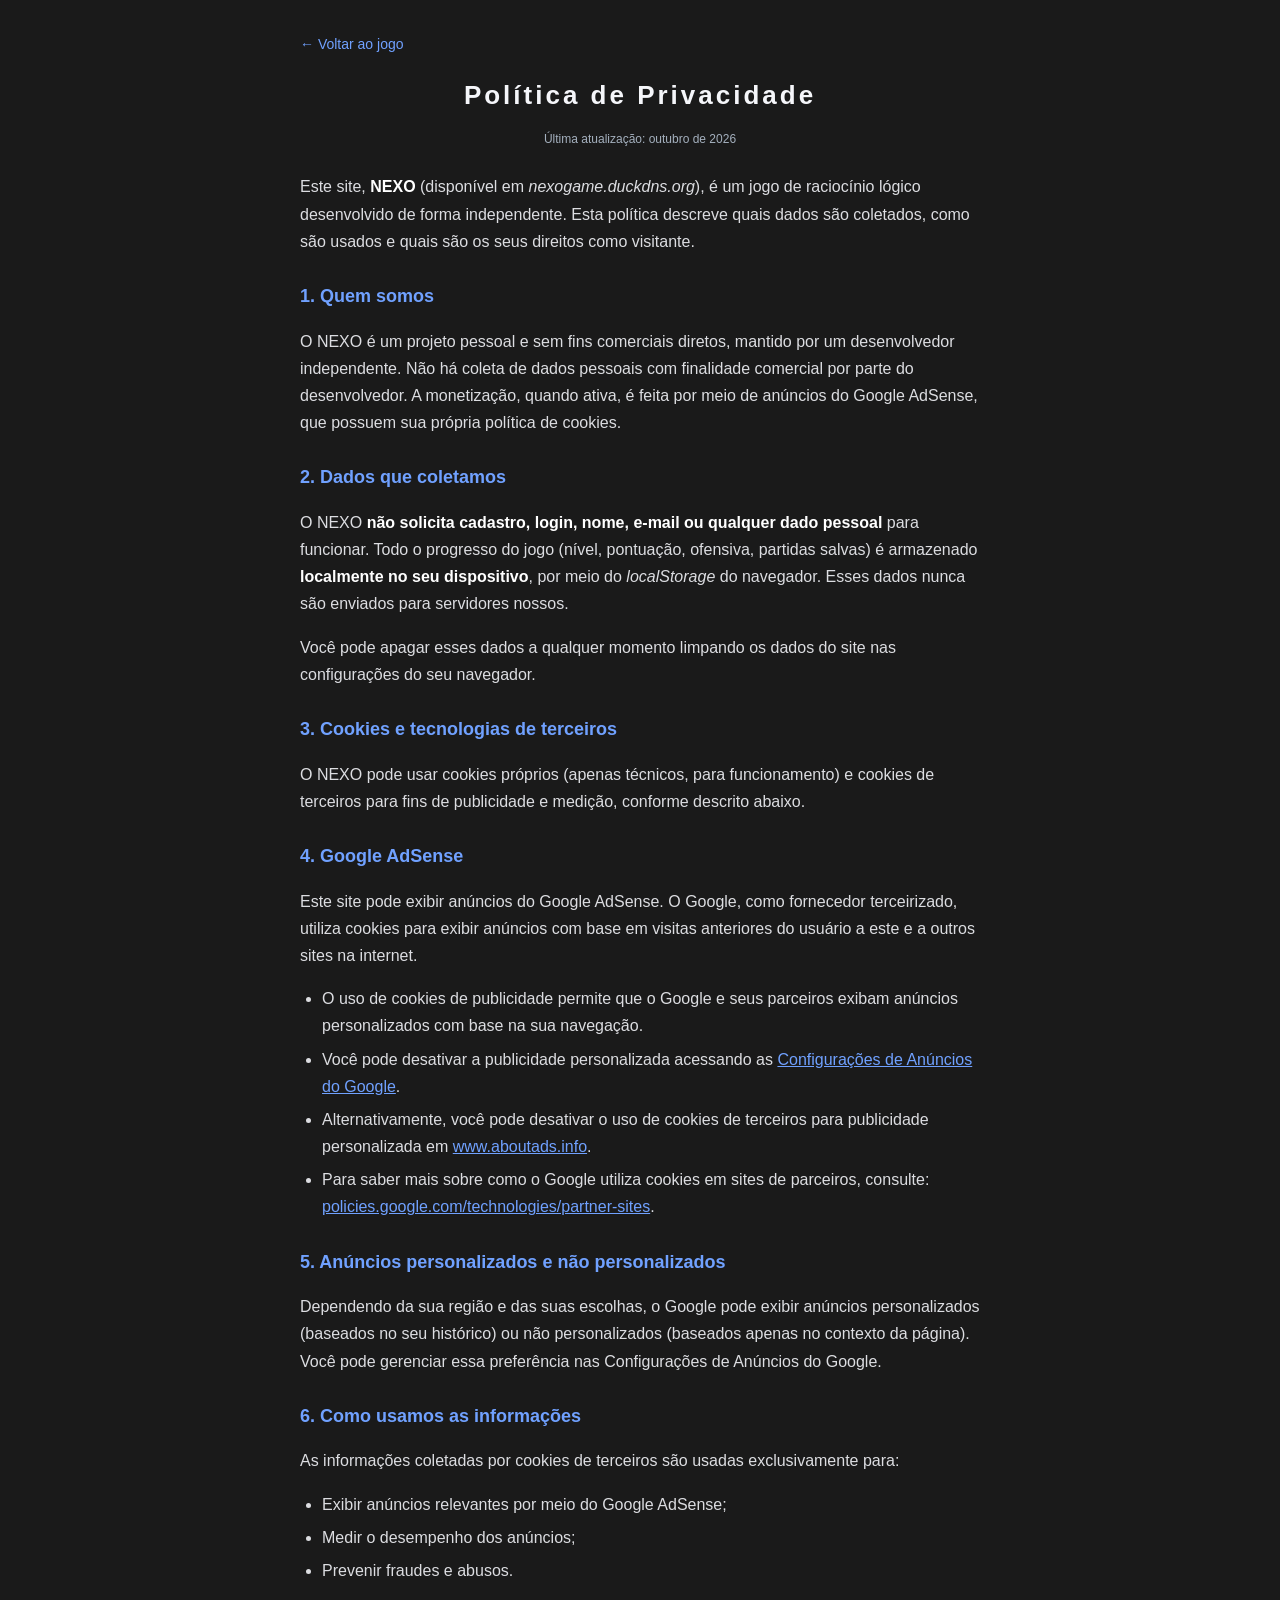
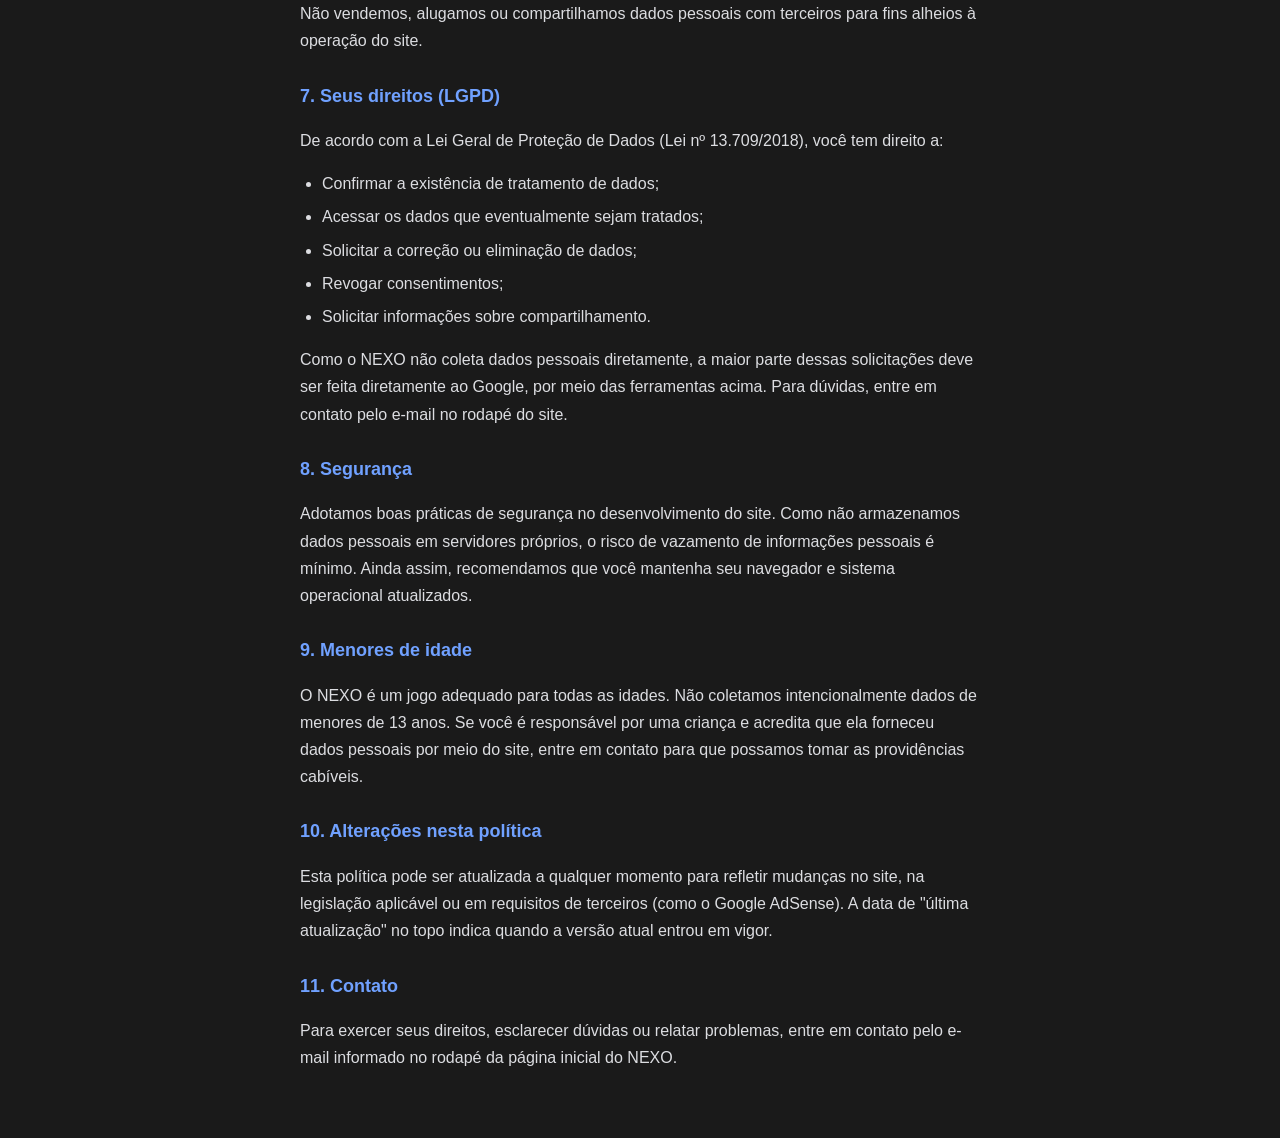
==== privacidade.html @ cd45d713 "Rename sobre.html to privacidade.html" ====
<!DOCTYPE html>
<html lang="pt-BR">
<head>
  <meta charset="UTF-8">
  <meta name="viewport" content="width=device-width, initial-scale=1.0">
  <meta name="theme-color" content="#1a1a1a">
  <meta name="description" content="Política de Privacidade do NEXO — jogo de raciocínio lógico.">
  <link rel="icon" href="icon.svg" type="image/svg+xml">
  <link rel="stylesheet" href="style.css">
  <title>Política de Privacidade · NEXO</title>
</head>
<body>
  <main class="pagina-estatica">
    <a class="voltar" href="index.html">← Voltar ao jogo</a>
    <h1>Política de Privacidade</h1>
    <p class="atualizado">Última atualização: outubro de 2026</p>

    <p>Este site, <strong>NEXO</strong> (disponível em <em>nexogame.duckdns.org</em>), é um jogo de raciocínio lógico desenvolvido de forma independente. Esta política descreve quais dados são coletados, como são usados e quais são os seus direitos como visitante.</p>

    <h2>1. Quem somos</h2>
    <p>O NEXO é um projeto pessoal e sem fins comerciais diretos, mantido por um desenvolvedor independente. Não há coleta de dados pessoais com finalidade comercial por parte do desenvolvedor. A monetização, quando ativa, é feita por meio de anúncios do Google AdSense, que possuem sua própria política de cookies.</p>

    <h2>2. Dados que coletamos</h2>
    <p>O NEXO <strong>não solicita cadastro, login, nome, e-mail ou qualquer dado pessoal</strong> para funcionar. Todo o progresso do jogo (nível, pontuação, ofensiva, partidas salvas) é armazenado <strong>localmente no seu dispositivo</strong>, por meio do <em>localStorage</em> do navegador. Esses dados nunca são enviados para servidores nossos.</p>
    <p>Você pode apagar esses dados a qualquer momento limpando os dados do site nas configurações do seu navegador.</p>

    <h2>3. Cookies e tecnologias de terceiros</h2>
    <p>O NEXO pode usar cookies próprios (apenas técnicos, para funcionamento) e cookies de terceiros para fins de publicidade e medição, conforme descrito abaixo.</p>

    <h2>4. Google AdSense</h2>
    <p>Este site pode exibir anúncios do Google AdSense. O Google, como fornecedor terceirizado, utiliza cookies para exibir anúncios com base em visitas anteriores do usuário a este e a outros sites na internet.</p>
    <ul>
      <li>O uso de cookies de publicidade permite que o Google e seus parceiros exibam anúncios personalizados com base na sua navegação.</li>
      <li>Você pode desativar a publicidade personalizada acessando as <a href="https://adssettings.google.com" target="_blank" rel="noopener">Configurações de Anúncios do Google</a>.</li>
      <li>Alternativamente, você pode desativar o uso de cookies de terceiros para publicidade personalizada em <a href="https://www.aboutads.info/choices/" target="_blank" rel="noopener">www.aboutads.info</a>.</li>
      <li>Para saber mais sobre como o Google utiliza cookies em sites de parceiros, consulte: <a href="https://policies.google.com/technologies/partner-sites?hl=pt-BR" target="_blank" rel="noopener">policies.google.com/technologies/partner-sites</a>.</li>
    </ul>

    <h2>5. Anúncios personalizados e não personalizados</h2>
    <p>Dependendo da sua região e das suas escolhas, o Google pode exibir anúncios personalizados (baseados no seu histórico) ou não personalizados (baseados apenas no contexto da página). Você pode gerenciar essa preferência nas Configurações de Anúncios do Google.</p>

    <h2>6. Como usamos as informações</h2>
    <p>As informações coletadas por cookies de terceiros são usadas exclusivamente para:</p>
    <ul>
      <li>Exibir anúncios relevantes por meio do Google AdSense;</li>
      <li>Medir o desempenho dos anúncios;</li>
      <li>Prevenir fraudes e abusos.</li>
    </ul>
    <p>Não vendemos, alugamos ou compartilhamos dados pessoais com terceiros para fins alheios à operação do site.</p>

    <h2>7. Seus direitos (LGPD)</h2>
    <p>De acordo com a Lei Geral de Proteção de Dados (Lei nº 13.709/2018), você tem direito a:</p>
    <ul>
      <li>Confirmar a existência de tratamento de dados;</li>
      <li>Acessar os dados que eventualmente sejam tratados;</li>
      <li>Solicitar a correção ou eliminação de dados;</li>
      <li>Revogar consentimentos;</li>
      <li>Solicitar informações sobre compartilhamento.</li>
    </ul>
    <p>Como o NEXO não coleta dados pessoais diretamente, a maior parte dessas solicitações deve ser feita diretamente ao Google, por meio das ferramentas acima. Para dúvidas, entre em contato pelo e-mail no rodapé do site.</p>

    <h2>8. Segurança</h2>
    <p>Adotamos boas práticas de segurança no desenvolvimento do site. Como não armazenamos dados pessoais em servidores próprios, o risco de vazamento de informações pessoais é mínimo. Ainda assim, recomendamos que você mantenha seu navegador e sistema operacional atualizados.</p>

    <h2>9. Menores de idade</h2>
    <p>O NEXO é um jogo adequado para todas as idades. Não coletamos intencionalmente dados de menores de 13 anos. Se você é responsável por uma criança e acredita que ela forneceu dados pessoais por meio do site, entre em contato para que possamos tomar as providências cabíveis.</p>

    <h2>10. Alterações nesta política</h2>
    <p>Esta política pode ser atualizada a qualquer momento para refletir mudanças no site, na legislação aplicável ou em requisitos de terceiros (como o Google AdSense). A data de "última atualização" no topo indica quando a versão atual entrou em vigor.</p>

    <h2>11. Contato</h2>
    <p>Para exercer seus direitos, esclarecer dúvidas ou relatar problemas, entre em contato pelo e-mail informado no rodapé da página inicial do NEXO.</p>
  </main>
</body>
</html>
---- style.css ----
:root { color-scheme: dark; --fundo: #1a1a1a; --painel: #2f3542; --texto: #f5f6fa; --azul: #70a1ff; --verde: #2ed573; --borda: #747d8c; }
* { box-sizing: border-box; }
body { font-family: 'Segoe UI', Tahoma, Geneva, Verdana, sans-serif; background: var(--fundo); color: var(--texto); text-align: center; margin: 0; padding: 20px; min-height: 100vh; }
header h1 { letter-spacing: 5px; font-size: 36px; margin: 4px 0 5px; }
header p { margin: 10px 0 18px; font-size: 18px; }
.painel-status { display: flex; justify-content: center; gap: 12px; flex-wrap: wrap; margin-bottom: 25px; }
.status-item { background: var(--painel); border-radius: 10px; padding: 10px 20px; min-width: 90px; display: flex; flex-direction: column; gap: 5px; }
.status-item span { font-size: 12px; color: #ced6e0; }
.status-item strong { font-size: 20px; }
.instrucoes { max-width: 600px; margin: 0 auto 20px; }
.instrucoes h2 { margin-bottom: 8px; }
.instrucoes p { color: #dcdde1; line-height: 1.5; }
#regras { font-weight: bold; color: var(--azul); }
#progresso, .estado-salvamento { font-size: 13px; }
.estado-salvamento { color: #a4b0be !important; }

/* --- Tabuleiro --- */
.tabuleiro { position: relative; width: min(320px, 100%); height: 220px; margin: 25px auto 10px; }
.circulo {
  width: min(200px, 62vw); height: min(200px, 62vw); max-width: 200px; max-height: 200px;
  border-radius: 50%; position: absolute;
  display: flex; flex-wrap: wrap; align-items: center; justify-content: center; align-content: center;
  gap: 5px; padding: 55px 8px 10px; overflow-y: auto; overflow-x: hidden;
  font-weight: bold; mix-blend-mode: screen;
}
.circulo-a { background: rgba(255,71,87,.7); left: 0; top: 0; z-index: 1; }
.circulo-b { background: rgba(30,144,255,.7); right: 0; top: 0; z-index: 2; }
.rotulo-regra { position: absolute; top: 25px; font-size: 12px; opacity: .95; pointer-events: none; max-width: 100px; color: white; }
.intersecao {
  width: 90px; height: 180px; left: 50%; top: 10px; transform: translateX(-50%); z-index: 5;
  background: transparent; border-radius: 50%;
  display: flex; flex-wrap: wrap; align-items: flex-start; justify-content: center; align-content: flex-start;
  gap: 4px; padding: 20px 4px 8px; overflow-y: auto; overflow-x: hidden;
}
.intersecao.hover-ativo { background: rgba(255,255,255,.2); transform: translateX(-50%) scale(1.03); }

/* --- Chip numérico nas zonas --- */
.chip-palavra {
  display: inline-flex; align-items: center; justify-content: center;
  min-width: 32px; height: 32px; padding: 0 6px;
  border-radius: 16px;
  background: rgba(255,255,255,.95); color: #1a1a1a;
  font-size: 13px; font-weight: 700;
  box-shadow: 0 2px 4px rgba(0,0,0,.35);
  pointer-events: none;
}

/* --- Banco de palavras --- */
.area-banco { max-width: 700px; margin: 30px auto; }
.area-banco h3 { margin-bottom: 8px; }
.dica-toque { font-size: 12px; color: #a4b0be; margin: 0 0 15px; }
.banco-palavras { display: flex; flex-wrap: wrap; justify-content: center; align-items: center; gap: 10px; min-height: 65px; }
.palavra {
  display: inline-flex; align-items: center; gap: 8px;
  background: var(--painel); color: white;
  padding: 10px 14px 10px 10px;
  border: 1px solid transparent; border-radius: 8px;
  font-size: 14px; font-weight: bold; text-align: left;
  cursor: grab; user-select: none; touch-action: manipulation;
  box-shadow: 0 4px 6px rgba(0,0,0,.3);
  transition: background-color .15s, opacity .15s, transform .1s;
}
.palavra:focus-visible, .botao:focus-visible { outline: 3px solid var(--azul); outline-offset: 3px; }
.palavra:active { cursor: grabbing; }
.palavra .numero-palavra {
  display: inline-flex; align-items: center; justify-content: center;
  min-width: 24px; height: 24px; padding: 0 4px;
  border-radius: 12px;
  background: rgba(255,255,255,.15); color: #fff;
  font-size: 12px; font-weight: 700;
}
.palavra .texto-palavra { line-height: 1.2; }
.palavra.selecionada { outline: 3px solid #ffa502; outline-offset: 2px; background: #3b4252; }
.palavra.colocada {
  background: rgba(46, 213, 115, 0.18);
  border-color: rgba(46, 213, 115, 0.6);
  color: #b6ffd0;
  cursor: default;
  padding: 6px 10px;
  font-size: 12px;
  opacity: .85;
  box-shadow: none;
}
.palavra.colocada .numero-palavra { background: rgba(46,213,115,.35); color: #071a0e; }
.check-palavra { color: var(--verde); font-weight: 700; margin-left: 4px; }

/* --- Zona "nenhuma" --- */
.zona-nenhuma {
  position: relative; width: min(320px, 100%); min-height: 85px; margin: 10px auto 25px; padding: 12px;
  background: #262b35; border: 2px dashed var(--borda); border-radius: 12px;
  display: flex; flex-wrap: wrap; align-content: flex-start; align-items: center; justify-content: center;
  gap: 6px; color: #dfe4ea; font-size: 13px; font-weight: bold;
}
.rotulo-nenhuma { flex-basis: 100%; }
.zona-nenhuma.hover-ativo { background: #343c4a; border-color: var(--azul); }
.zona-nenhuma .chip-palavra { background: #e8f0ff; }

/* --- Mensagens e botões --- */
.mensagem-final { max-width: 500px; margin: 25px auto; padding: 20px; background: var(--painel); border: 1px solid #485160; border-radius: 12px; }
.mensagem-final h2 { margin-top: 0; }
.mensagem-final p { line-height: 1.6; }
.mensagem-final[hidden] { display: none; }
.acoes-final { display: flex; flex-wrap: wrap; justify-content: center; gap: 10px; margin-top: 16px; }
.botao { border: 0; border-radius: 9px; padding: 12px 18px; font-size: 14px; font-weight: 700; cursor: pointer; color: #111; background: var(--verde); }
.botao:hover { filter: brightness(1.07); }
.botao:disabled { cursor: not-allowed; opacity: .55; }
.botao-secundario { color: white; background: #485160; }
.acoes-secundarias { margin: 22px auto; }
footer { color: #747d8c; font-size: 12px; padding: 12px; }

/* --- Modos --- */
.modos-jogo { display: flex; justify-content: center; flex-wrap: wrap; gap: 10px; margin: 12px auto 20px; }
.painel-diario { max-width: 600px; margin: 0 auto 18px; padding: 14px 16px; border: 1px solid #59677d; border-radius: 12px; background: #242c39; color: #f5f6fa; line-height: 1.5; }
.painel-diario strong { color: #70a1ff; }
.botao.modo-ativo { outline: 2px solid #70a1ff; outline-offset: 2px; }

/* --- Responsivo --- */
@media (max-width: 500px) {
  body { padding: 10px; }
  .palavra { padding: 8px 10px 8px 8px; font-size: 12px; gap: 6px; }
  .palavra .numero-palavra { min-width: 20px; height: 20px; font-size: 11px; }
  .palavra.colocada { font-size: 11px; padding: 5px 8px; }
  .chip-palavra { min-width: 28px; height: 28px; font-size: 12px; }
  .status-item { padding: 8px 12px; min-width: 80px; }
}

/* --- Rodapé com links institucionais --- */
.rodape-links {
  display: flex;
  justify-content: center;
  flex-wrap: wrap;
  gap: 14px;
  margin-top: 8px;
}
.rodape-links a {
  color: #a4b0be;
  text-decoration: none;
  font-size: 12px;
  transition: color .15s ease;
}
.rodape-links a:hover { color: var(--azul); }

/* --- Páginas estáticas (sobre, privacidade, termos) --- */
.pagina-estatica {
  max-width: 720px;
  margin: 0 auto;
  padding: 10px 20px 30px;
  text-align: left;
  line-height: 1.7;
}
.pagina-estatica .voltar {
  display: inline-block;
  margin: 0 0 10px;
  color: var(--azul);
  text-decoration: none;
  font-size: 14px;
}
.pagina-estatica .voltar:hover { text-decoration: underline; }
.pagina-estatica h1 {
  text-align: center;
  letter-spacing: 3px;
  font-size: 26px;
  margin: 6px 0 4px;
}
.pagina-estatica .atualizado {
  text-align: center;
  font-size: 12px;
  color: #a4b0be;
  margin-bottom: 24px;
}
.pagina-estatica h2 {
  color: var(--azul);
  margin-top: 26px;
  font-size: 18px;
}
.pagina-estatica p,
.pagina-estatica li { color: #dcdde1; }
.pagina-estatica ul { padding-left: 22px; }
.pagina-estatica li { margin-bottom: 6px; }
.pagina-estatica a { color: var(--azul); }
.pagina-estatica strong { color: #fff; }
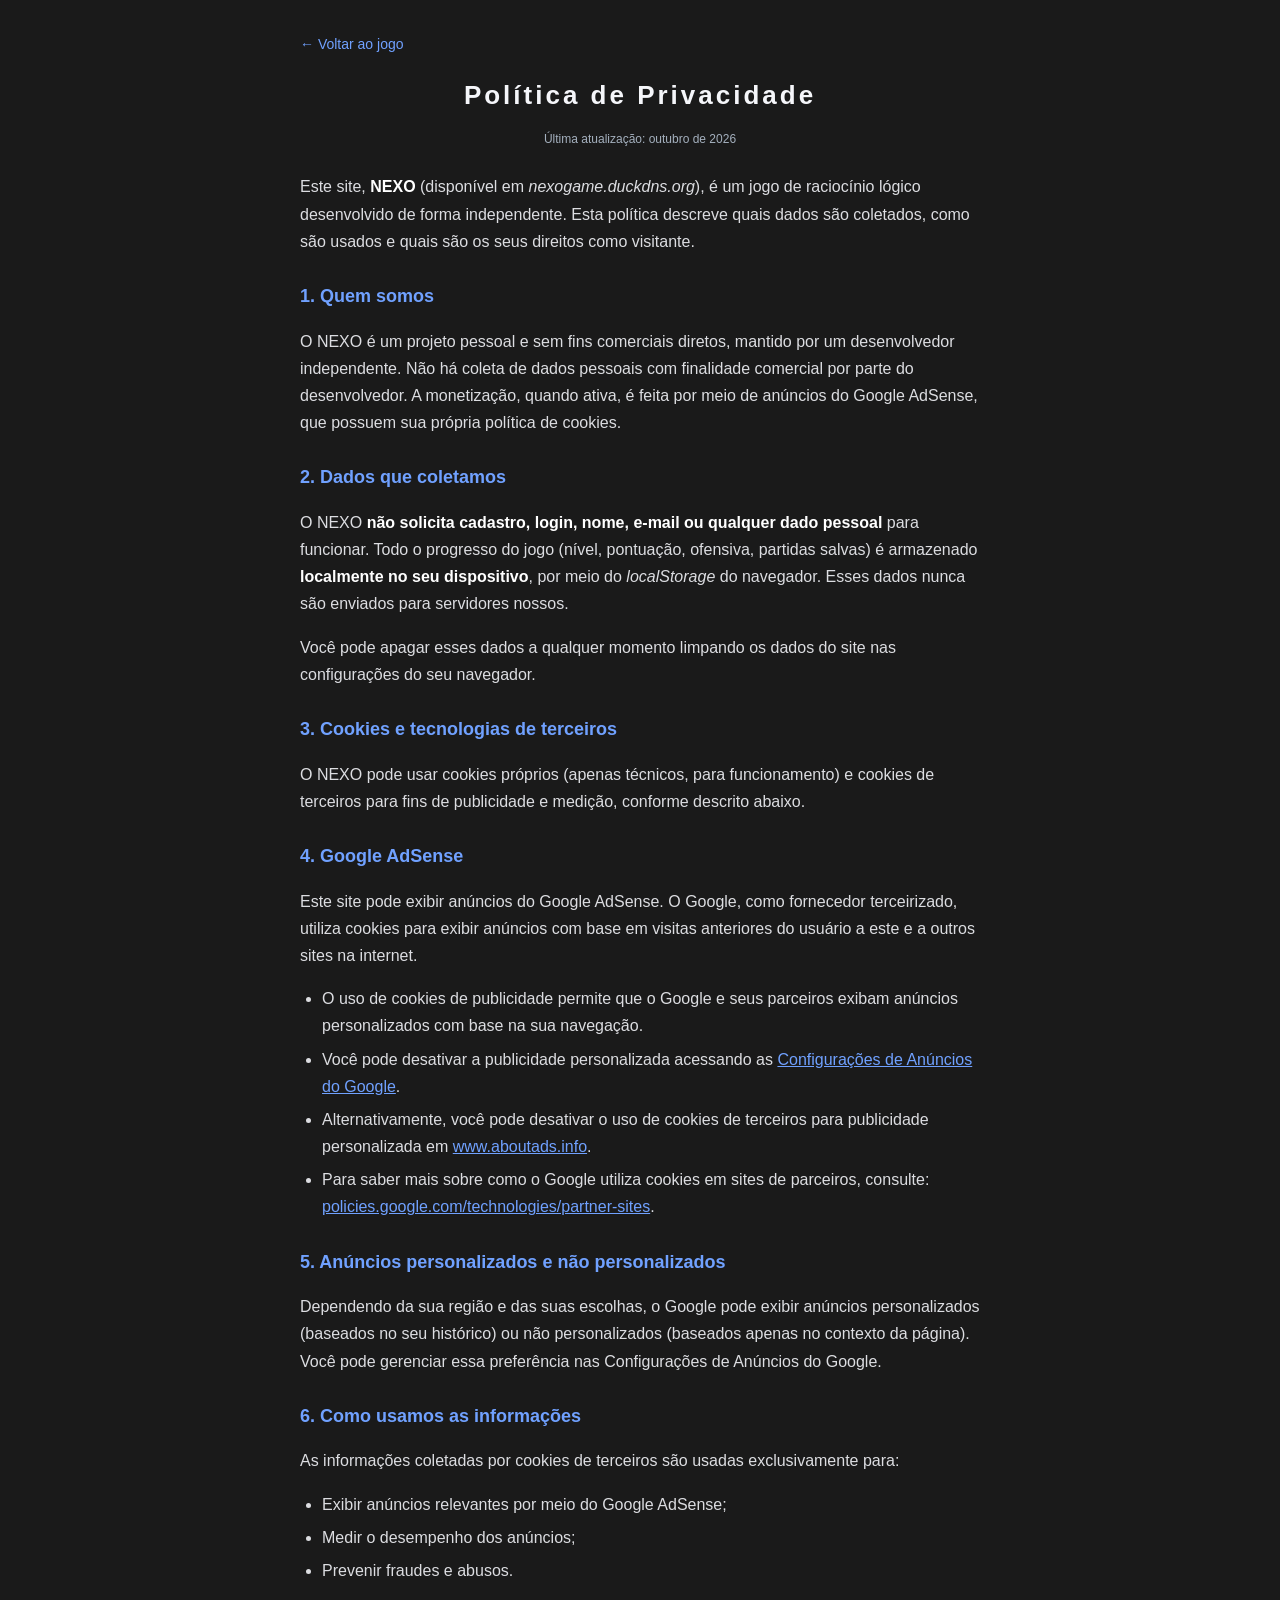
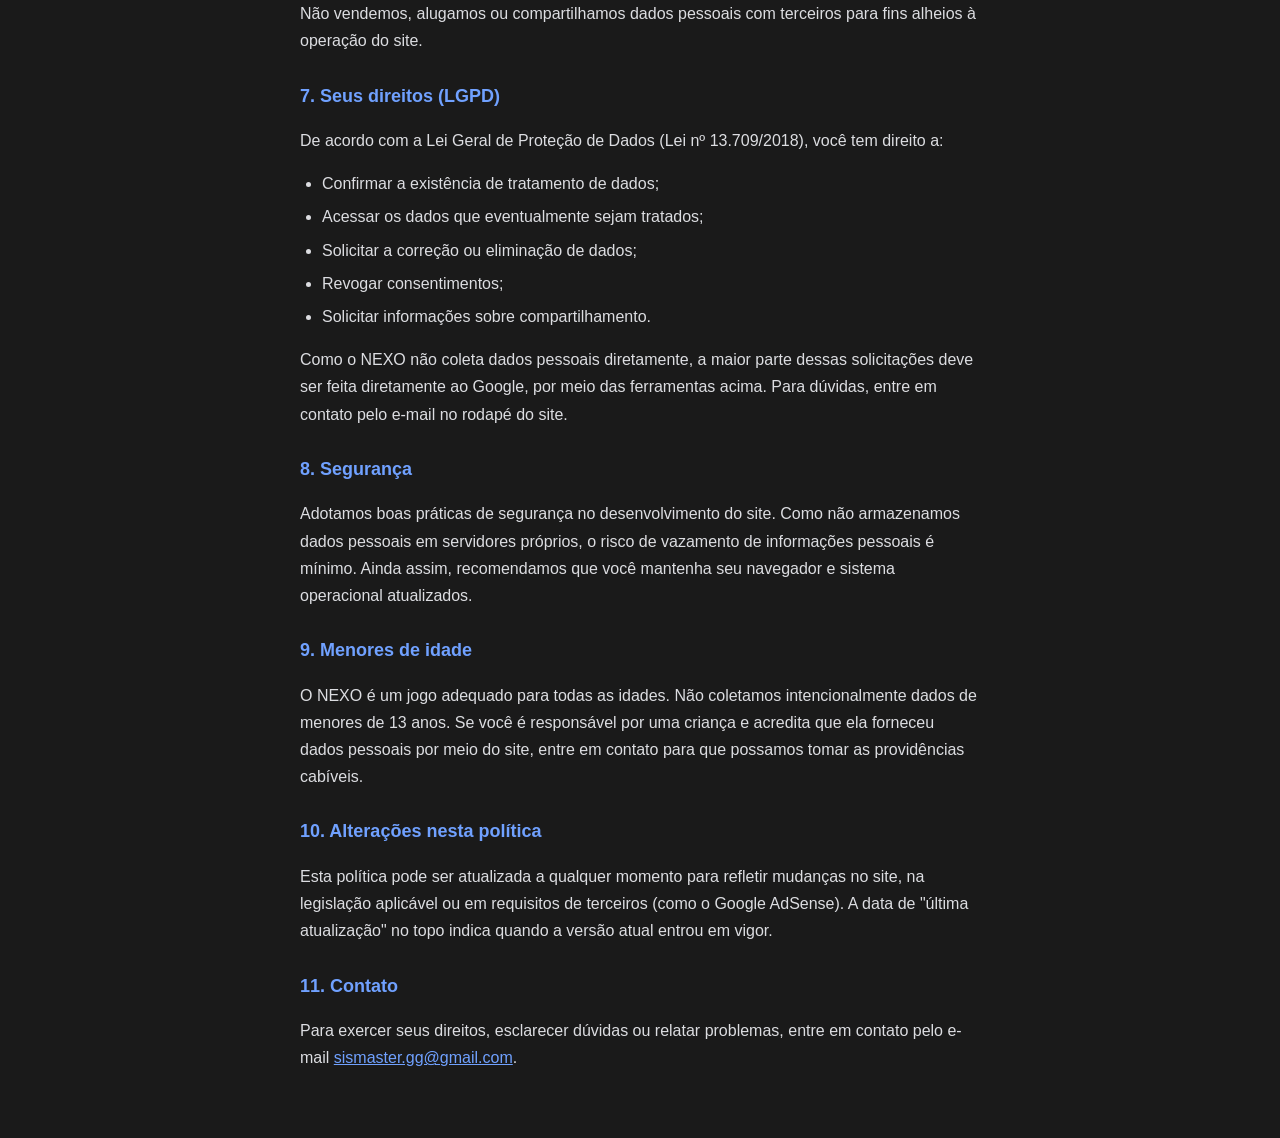
==== commit d0ba4f46: "Update contact email in privacidade.html" ====
--- a/privacidade.html
+++ b/privacidade.html
@@ -69,7 +69,7 @@
     <p>Esta política pode ser atualizada a qualquer momento para refletir mudanças no site, na legislação aplicável ou em requisitos de terceiros (como o Google AdSense). A data de "última atualização" no topo indica quando a versão atual entrou em vigor.</p>
 
     <h2>11. Contato</h2>
-    <p>Para exercer seus direitos, esclarecer dúvidas ou relatar problemas, entre em contato pelo e-mail informado no rodapé da página inicial do NEXO.</p>
+<p>Para exercer seus direitos, esclarecer dúvidas ou relatar problemas, entre em contato pelo e-mail <a href="mailto:sismaster.gg@gmail.com">sismaster.gg@gmail.com</a>.</p>
   </main>
 </body>
 </html>
